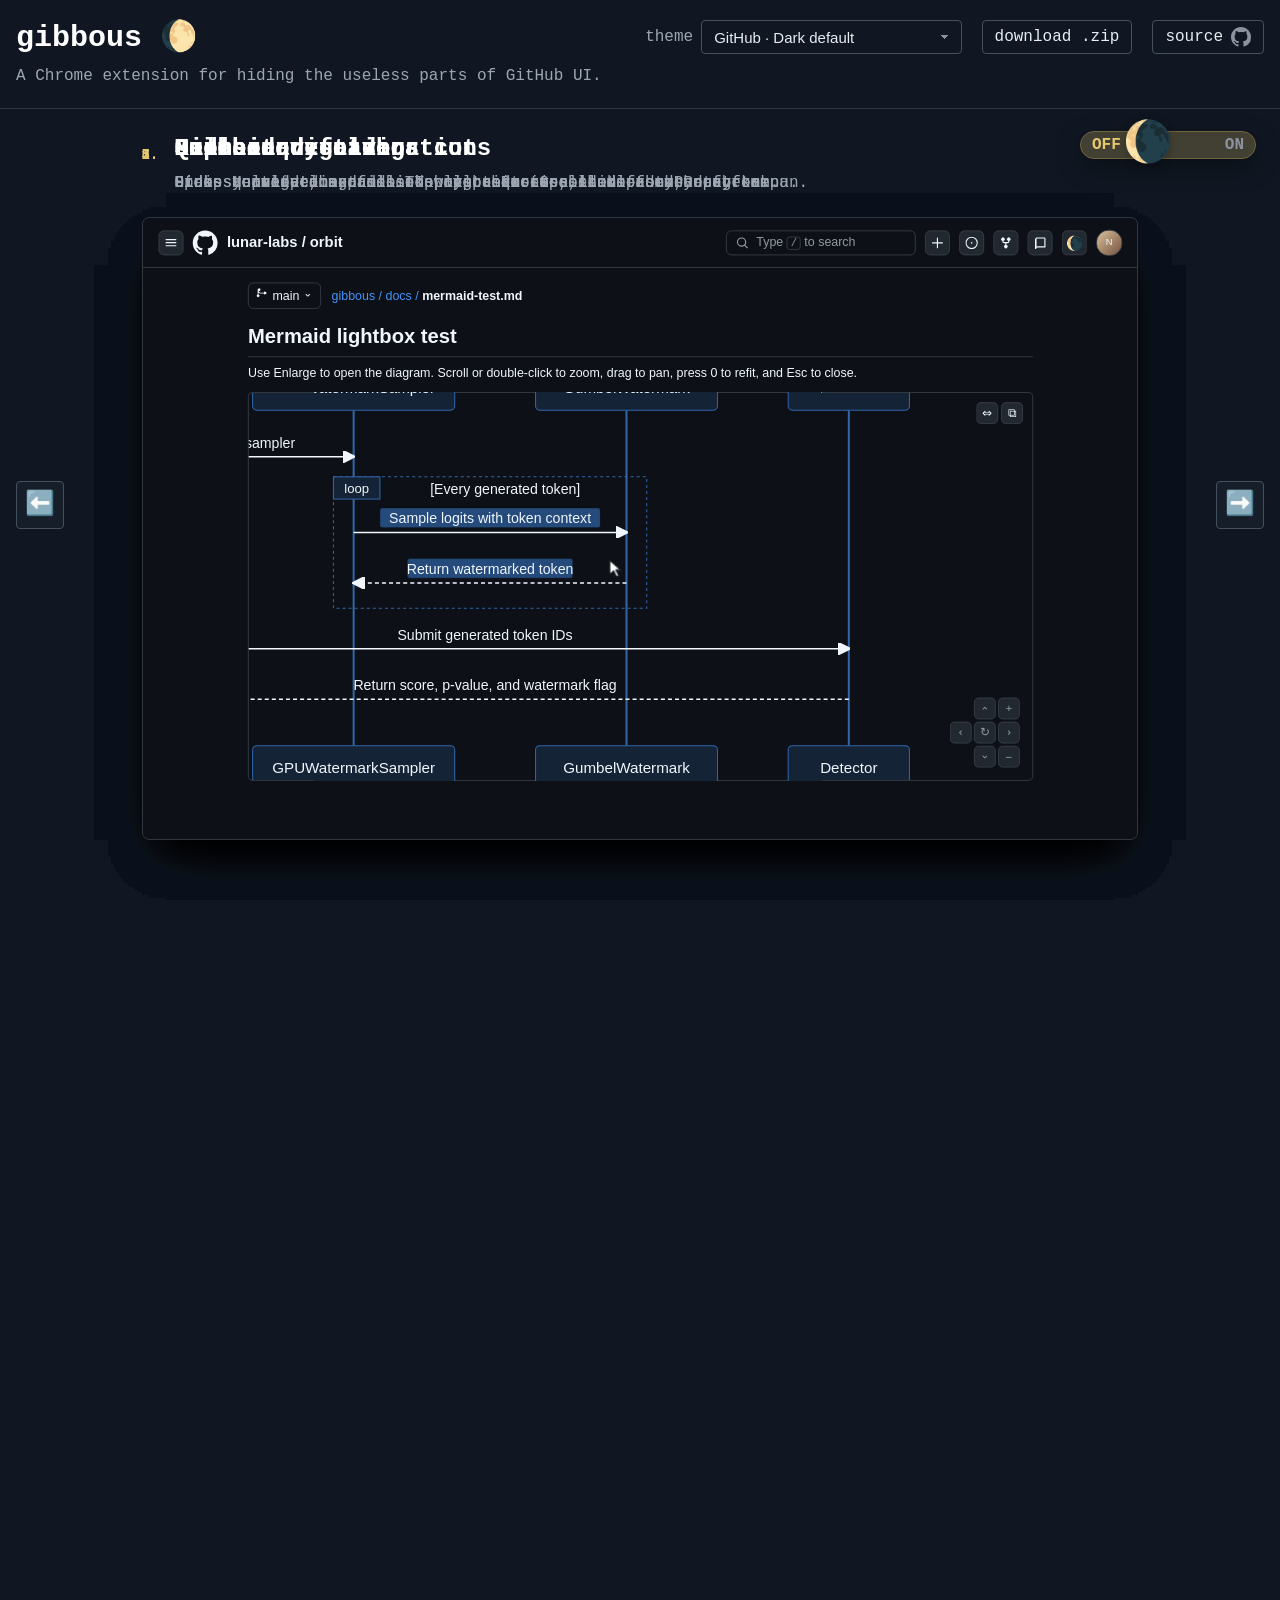
==== docs/index.html @ 7c50ef85 "Use grab and grabbing hand cursors in the Mermaid demo Co-Authored-By: Claude Fable 5.1 <noreply@ant" ====
<!doctype html>
<html lang="en">
<head>
  <meta charset="utf-8">
  <meta name="viewport" content="width=device-width, initial-scale=1">
  <meta name="color-scheme" content="dark">
  <meta name="description" content="Gibbous removes GitHub clutter and adds focused repository controls.">
  <meta property="og:title" content="Gibbous — GitHub, minus the clutter">
  <meta property="og:description" content="A before-and-after gallery of a leaner GitHub.">
  <meta property="og:image" content="https://netanel-haber.github.io/gibbous/assets/dashboard-after.webp?v=20260909l">
  <meta property="og:url" content="https://netanel-haber.github.io/gibbous/">
  <meta property="og:type" content="website">
  <link rel="icon" href="data:image/svg+xml,%3Csvg xmlns='http://www.w3.org/2000/svg' viewBox='0 0 100 100'%3E%3Ctext x='50' y='50' font-size='82' text-anchor='middle' dominant-baseline='central'%3E🌔%3C/text%3E%3C/svg%3E">
  <link rel="canonical" href="https://netanel-haber.github.io/gibbous/">
  <link rel="stylesheet" href="site.css?v=20260909l">
  <noscript><style>
    .site-header { position: static !important; }
    .site-shell { padding-top: 0 !important; }
    .gallery-scroll, .gallery-sticky, .gallery-viewport, .gallery-track { height: auto !important; overflow: visible !important; position: static !important; }
    .gallery-sticky { display: block !important; }
    .feature-panel { position: relative !important; visibility: visible !important; }
    .gallery-navigation, .comparison-toggle, .theme-picker { display: none !important; }
  </style></noscript>
  <script src="site.js?v=20260909l" defer></script>
  <title>Gibbous — GitHub, minus the clutter</title>
</head>
<body>
  <header class="site-header">
    <div class="site-title">
      <h1>gibbous <span aria-hidden="true">🌔</span></h1>
      <p>A Chrome extension for hiding the useless parts of GitHub UI.</p>
    </div>
    <nav class="site-links" aria-label="Project links">
      <label class="theme-picker">
        <span>theme</span>
        <select id="theme-select" aria-label="GitHub theme for the examples">
          <option value="github">GitHub · Dark default</option>
          <optgroup label="Light">
            <option value="light">Light default</option>
            <option value="light-high-contrast">Light · high contrast</option>
            <option value="light-colorblind">Light colorblind</option>
            <option value="light-colorblind-high-contrast">Light colorblind · high contrast</option>
          </optgroup>
          <optgroup label="Dark">
            <option value="dark">Dark default</option>
            <option value="dark-high-contrast">Dark · high contrast</option>
            <option value="dark-colorblind">Dark colorblind</option>
            <option value="dark-colorblind-high-contrast">Dark colorblind · high contrast</option>
            <option value="dark-dimmed">Soft dark</option>
            <option value="dark-dimmed-high-contrast">Soft dark · high contrast</option>
          </optgroup>
        </select>
      </label>
      <a class="project-link" href="https://github.com/netanel-haber/gibbous/archive/refs/heads/main.zip">download .zip</a>
      <a class="project-link" href="https://github.com/netanel-haber/gibbous">
        <span>source</span>
        <svg viewBox="0 0 16 16" fill="currentColor" aria-hidden="true">
          <path d="M8 0C3.58 0 0 3.58 0 8c0 3.54 2.29 6.53 5.47 7.59.4.07.55-.17.55-.38 0-.19-.01-.82-.01-1.49-2.01.37-2.53-.49-2.69-.94-.09-.23-.48-.94-.82-1.13-.28-.15-.68-.52-.01-.53.63-.01 1.08.58 1.23.82.72 1.21 1.87.87 2.33.66.07-.52.28-.87.51-1.07-1.78-.2-3.64-.89-3.64-3.95 0-.87.31-1.59.82-2.15-.08-.2-.36-1.02.08-2.12 0 0 .67-.21 2.2.82A7.65 7.65 0 0 1 8 3.91c.68 0 1.36.09 2 .27 1.53-1.04 2.2-.82 2.2-.82.44 1.1.16 1.92.08 2.12.51.56.82 1.27.82 2.15 0 3.07-1.87 3.75-3.65 3.95.29.25.54.73.54 1.48 0 1.07-.01 1.93-.01 2.2 0 .21.15.46.55.38A8.013 8.013 0 0 0 16 8c0-4.42-3.58-8-8-8Z"/>
        </svg>
      </a>
    </nav>
  </header>

  <main class="site-shell">
    <section class="gallery-scroll" aria-label="Before and after examples">
      <div class="gallery-sticky">
        <button class="gallery-navigation" type="button" aria-label="Previous example" aria-keyshortcuts="ArrowLeft" aria-controls="gibbous-examples" title="Previous example (⬅️)"><kbd aria-hidden="true">⬅️</kbd></button>
        <div class="gallery-viewport" id="gibbous-examples">
          <div class="gallery-track">
            <section class="feature-panel" id="example-dashboard" data-feature="dashboard" data-title="Dashboard">
              <div class="comparison-content">
                <div class="feature-heading">
                  <span class="feature-number" aria-hidden="true">1.</span>
                  <div>
                    <h2>Dashboard</h2>
                    <p>Strips clutter, expands Top repositories, links forks upstream.</p>
                  </div>
                </div>
                <div class="comparison-card" data-asset="dashboard">
                  <iframe class="demo-frame" data-src="demo.html?feature=dashboard&amp;state=before&amp;theme=dark&amp;v=20260909l" title="GitHub before Gibbous: Dashboard" tabindex="-1"></iframe>
                  <noscript><img src="assets/dashboard-before.webp?v=20260909l" width="2560" height="1600" alt="GitHub before Gibbous: Dashboard"></noscript>
                </div>
              </div>
            </section>

            <section class="feature-panel" id="example-sidebar" data-feature="sidebar" data-title="Sidebar">
              <div class="comparison-content">
                <div class="feature-heading">
                  <span class="feature-number" aria-hidden="true">2.</span>
                  <div>
                    <h2>Sidebar</h2>
                    <p>Prunes navigation, fills Top repositories, dedupes your forks.</p>
                  </div>
                </div>
                <div class="comparison-card" data-asset="sidebar">
                  <iframe class="demo-frame" data-src="demo.html?feature=sidebar&amp;state=before&amp;theme=dark&amp;v=20260909l" title="GitHub before Gibbous: Sidebar" tabindex="-1"></iframe>
                  <noscript><img src="assets/sidebar-before.webp?v=20260909l" width="2560" height="1600" alt="GitHub before Gibbous: Sidebar"></noscript>
                </div>
              </div>
            </section>

            <section class="feature-panel" id="example-repository-navigation" data-feature="repository-navigation" data-title="Repository navigation">
              <div class="comparison-content">
                <div class="feature-heading">
                  <span class="feature-number" aria-hidden="true">3.</span>
                  <div>
                    <h2>Repository navigation</h2>
                    <p>Hides unused tabs and links upstream repositories to your fork.</p>
                  </div>
                </div>
                <div class="comparison-card" data-asset="repository-navigation">
                  <iframe class="demo-frame" data-src="demo.html?feature=repository-navigation&amp;state=before&amp;theme=dark&amp;v=20260909l" title="GitHub before Gibbous: Repository navigation" tabindex="-1"></iframe>
                  <noscript><img src="assets/repository-navigation-before.webp?v=20260909l" width="2560" height="1600" alt="GitHub before Gibbous: Repository navigation"></noscript>
                </div>
              </div>
            </section>

            <section class="feature-panel" id="example-pull-request-shortcuts" data-feature="pull-request-shortcuts" data-title="Pull request shortcuts">
              <div class="comparison-content">
                <div class="feature-heading">
                  <span class="feature-number" aria-hidden="true">4.</span>
                  <div>
                    <h2>Pull request shortcuts</h2>
                    <p>Links your open and closed pull requests beside the PR tab.</p>
                  </div>
                </div>
                <div class="comparison-card" data-asset="pull-request-shortcuts">
                  <iframe class="demo-frame" data-src="demo.html?feature=pull-request-shortcuts&amp;state=before&amp;theme=dark&amp;v=20260909l" title="GitHub before Gibbous: Pull request shortcuts" tabindex="-1"></iframe>
                  <noscript><img src="assets/pull-request-shortcuts-before.webp?v=20260909l" width="2560" height="1600" alt="GitHub before Gibbous: Pull request shortcuts"></noscript>
                </div>
              </div>
            </section>

            <section class="feature-panel" id="example-hidden-files" data-feature="hidden-files" data-title="Files and folders">
              <div class="comparison-content">
                <div class="feature-heading">
                  <span class="feature-number" aria-hidden="true">5.</span>
                  <div>
                    <h2>Files and folders</h2>
                    <p>Hides top-level entries on hover. Restore them from the eye menu.</p>
                  </div>
                </div>
                <div class="comparison-card" data-asset="hidden-files">
                  <iframe class="demo-frame" data-src="demo.html?feature=hidden-files&amp;state=before&amp;theme=dark&amp;v=20260909l" title="GitHub before Gibbous: Files and folders" tabindex="-1"></iframe>
                  <noscript><img src="assets/hidden-files-before.webp?v=20260909l" width="2560" height="1600" alt="GitHub before Gibbous: Files and folders"></noscript>
                </div>
              </div>
            </section>

            <section class="feature-panel" id="example-quote-navigation" data-feature="quote-navigation" data-title="Quote navigation">
              <div class="comparison-content">
                <div class="feature-heading">
                  <span class="feature-number" aria-hidden="true">6.</span>
                  <div>
                    <h2>Quote navigation</h2>
                    <p>Links quoted comments both ways and reveals unloaded ones.</p>
                  </div>
                </div>
                <div class="comparison-card" data-asset="quote-navigation">
                  <iframe class="demo-frame" data-src="demo.html?feature=quote-navigation&amp;state=before&amp;theme=dark&amp;v=20260909l" title="GitHub before Gibbous: Quote navigation" tabindex="-1"></iframe>
                  <noscript><img src="assets/quote-navigation-before.webp?v=20260909l" width="2560" height="1600" alt="GitHub before Gibbous: Quote navigation"></noscript>
                </div>
              </div>
            </section>

            <section class="feature-panel" id="example-mermaid" data-feature="mermaid" data-title="Mermaid">
              <div class="comparison-content">
                <div class="feature-heading">
                  <span class="feature-number" aria-hidden="true">7.</span>
                  <div>
                    <h2>Mermaid</h2>
                    <p>Opens Mermaid diagrams in a lightbox. Scroll to zoom, drag to pan.</p>
                  </div>
                </div>
                <div class="comparison-card" data-asset="mermaid">
                  <iframe class="demo-frame" data-src="demo.html?feature=mermaid&amp;state=before&amp;theme=dark&amp;v=20260909l" title="GitHub before Gibbous: Mermaid" tabindex="-1"></iframe>
                  <noscript><img src="assets/mermaid-before.webp?v=20260909l" width="2560" height="1600" alt="GitHub before Gibbous: Mermaid"></noscript>
                </div>
              </div>
            </section>
          </div>
        </div>
        <button class="gallery-navigation" type="button" aria-label="Next example" aria-keyshortcuts="ArrowRight" aria-controls="gibbous-examples" title="Next example (➡️)"><kbd aria-hidden="true">➡️</kbd></button>
        <p class="sr-only" aria-live="polite" aria-atomic="true"></p>
      </div>
    </section>
  </main>

  <button class="comparison-toggle" type="button" role="switch" aria-label="Enable Gibbous for every example" aria-controls="gibbous-examples" aria-checked="false" title="Enable Gibbous (Space)">
    <span class="comparison-label comparison-label-off" aria-hidden="true">OFF</span>
    <span class="comparison-moon" aria-hidden="true">🌘</span>
    <span class="comparison-label comparison-label-on" aria-hidden="true">ON</span>
  </button>
</body>
</html>
---- docs/site.css ----
:root {
  color-scheme: dark;
  --site-header-height: 6.75rem;
  --gallery-chrome: 10.5rem;
  --bg: #101722;
  --bg-raised: #161e2a;
  --border: #30363d;
  --border-strong: #455160;
  --fg: #e6edf3;
  --fg-muted: #9da7b3;
  --fg-faint: #8b949e;
  --gold: #e6c96f;
  --gold-soft: hsla(46, 88%, 70%, .22);
  --gold-border: #6f633d;
  --link: #79c0ff;
}

*,
::before,
::after {
  box-sizing: border-box;
}

html,
body {
  background: var(--bg);
  margin: 0;
}

body {
  -webkit-font-smoothing: antialiased;
  color: var(--fg);
  font: 16px/1.5 ui-monospace, SFMono-Regular, Menlo, Monaco, Consolas, "Liberation Mono", "Courier New", monospace;
  min-height: 100vh;
  overflow-x: clip;
}

::selection {
  background: hsla(46, 88%, 70%, .3);
  color: #fff;
}

h1,
h2,
p {
  margin: 0;
}

a {
  color: var(--link);
  text-decoration-color: rgba(121, 192, 255, .5);
  text-underline-offset: 4px;
}

button {
  color: inherit;
  cursor: pointer;
  font: inherit;
}

:focus-visible {
  outline: 2px solid var(--gold);
  outline-offset: 2px;
}

.sr-only {
  border: 0;
  clip: rect(0, 0, 0, 0);
  height: 1px;
  margin: -1px;
  overflow: hidden;
  padding: 0;
  position: absolute;
  white-space: nowrap;
  width: 1px;
}

/* Header */

.site-header {
  align-items: flex-start;
  background: var(--bg);
  border-bottom: 1px solid var(--border);
  display: flex;
  flex-wrap: wrap;
  gap: 1rem 2rem;
  inset: 0 0 auto;
  justify-content: space-between;
  padding: 1.25rem 1rem;
  position: fixed;
  z-index: 50;
}

.site-title h1 {
  color: #fff;
  font-size: 1.875rem;
  font-weight: 600;
  line-height: 2.25rem;
}

.site-title p {
  color: var(--fg-muted);
  margin-top: .5rem;
}

.site-links {
  align-items: center;
  display: flex;
  flex-wrap: wrap;
  gap: 1.25rem;
}

.project-link,
.theme-picker select {
  align-items: center;
  background: transparent;
  border: 1px solid var(--border-strong);
  border-radius: .25rem;
  color: var(--fg);
  display: inline-flex;
  gap: .5rem;
  height: 2.125rem;
  line-height: 1;
  padding: 0 .75rem;
  text-decoration: none;
  transition: border-color .16s ease, background-color .16s ease;
}

.project-link:hover,
.theme-picker select:hover {
  background: var(--bg-raised);
  border-color: var(--fg-faint);
}

.project-link svg {
  color: var(--fg-faint);
  height: 1.25rem;
  width: 1.25rem;
}

.theme-picker {
  align-items: center;
  color: var(--fg-muted);
  display: inline-flex;
  gap: .5rem;
}

.theme-picker select {
  appearance: none;
  background-image: linear-gradient(45deg, transparent 50%, var(--fg-faint) 50%), linear-gradient(135deg, var(--fg-faint) 50%, transparent 50%);
  background-position: calc(100% - .95rem) 50%, calc(100% - .7rem) 50%;
  background-repeat: no-repeat;
  background-size: .25rem .25rem;
  cursor: pointer;
  font-size: .9375rem;
  max-width: 17rem;
  overflow: hidden;
  padding-right: 1.9rem;
  text-overflow: ellipsis;
  white-space: nowrap;
}

.theme-picker option,
.theme-picker optgroup {
  background: var(--bg-raised);
  color: var(--fg);
}

/* Gallery */

.site-shell {
  padding: var(--site-header-height) 1rem 0;
  width: 100%;
}

.gallery-scroll {
  height: 800vh;
}

.gallery-sticky {
  display: grid;
  grid-template-columns: 3.5rem minmax(0, 1fr) 3.5rem;
  height: calc(100dvh - var(--site-header-height));
  overflow: hidden;
  position: sticky;
  top: var(--site-header-height);
}

.gallery-viewport,
.gallery-track {
  height: 100%;
  overflow: hidden;
  position: relative;
}

.feature-panel {
  display: flex;
  flex-direction: column;
  inset: 0;
  padding-top: 1.5rem;
  position: absolute;
  visibility: hidden;
  width: 100%;
}

.feature-panel:first-child,
.feature-panel[data-active] {
  visibility: visible;
}

@media (min-width: 1024px) {
  html[data-site-ready] .feature-panel:first-child:not([data-active]) {
    visibility: hidden;
  }
}

.comparison-content {
  margin-inline: auto;
  width: min(100%, calc((100dvh - var(--site-header-height) - var(--gallery-chrome)) * 1.6));
}

.feature-heading {
  align-items: flex-start;
  display: flex;
  gap: 1rem;
  margin-bottom: 1.25rem;
}

.feature-heading > div {
  flex: 1;
  min-width: 0;
}

.feature-number {
  color: var(--gold);
  font-size: .875rem;
  line-height: 1.25rem;
  margin-top: .75rem;
}

.feature-heading h2 {
  color: #fff;
  font-size: 1.5rem;
  font-weight: 600;
  line-height: 2rem;
}

.feature-heading p {
  color: var(--fg-muted);
  line-height: 1.75rem;
  margin-top: .25rem;
  overflow: hidden;
  text-overflow: ellipsis;
  white-space: nowrap;
}

.comparison-card {
  aspect-ratio: 8 / 5;
  background: #0d1117;
  border: 1px solid var(--border);
  border-radius: .5rem;
  box-shadow: 0 1.5rem 3rem -1.5rem rgb(0 0 0 / 60%);
  overflow: hidden;
  position: relative;
}

html[data-site-ready] .comparison-card {
  cursor: pointer;
}

.demo-frame,
.comparison-card noscript,
.comparison-card noscript img {
  left: 0;
  position: absolute;
  top: 0;
}

.comparison-card noscript,
.comparison-card noscript img {
  height: 100%;
  width: 100%;
}

@keyframes comparison-card-pulse {
  0% { box-shadow: 0 0 0 0 hsla(46, 88%, 70%, .85), 0 1.5rem 3rem -1.5rem rgb(0 0 0 / 60%); }
  100% { box-shadow: 0 0 0 .75rem hsla(46, 88%, 70%, 0), 0 1.5rem 3rem -1.5rem rgb(0 0 0 / 60%); }
}

.demo-replay {
  align-items: center;
  background: color-mix(in srgb, var(--bg) 78%, transparent);
  border: 1px solid var(--gold-border);
  border-radius: 50%;
  box-shadow: 0 .5rem 1.5rem rgb(0 0 0 / 45%);
  color: var(--gold);
  display: flex;
  height: 4rem;
  justify-content: center;
  left: 50%;
  padding: 0 0 0 .2rem;
  position: absolute;
  top: 50%;
  transform: translate(-50%, -50%);
  transition: background-color .16s ease, border-color .16s ease;
  width: 4rem;
  z-index: 2;
}

.demo-replay:hover {
  background: color-mix(in srgb, var(--bg) 92%, transparent);
  border-color: var(--gold);
}

.demo-replay[hidden] {
  display: none;
}

.demo-frame {
  border: 0;
  height: 800px;
  pointer-events: none;
  transform: scale(var(--demo-scale, 1));
  transform-origin: left top;
  width: 1280px;
}

.gallery-navigation {
  align-items: center;
  background: var(--bg-raised);
  border: 1px solid var(--border-strong);
  border-radius: .25rem;
  color: var(--gold);
  display: flex;
  height: 3rem;
  justify-content: center;
  margin: auto 0;
  padding: 0;
  transition: border-color .16s ease, opacity .16s ease;
  width: 3rem;
}

.gallery-navigation:last-of-type {
  justify-self: end;
}

.gallery-navigation:not(:disabled):hover {
  border-color: var(--gold-border);
}

.gallery-navigation kbd {
  font-family: inherit;
  font-size: 1.5rem;
  line-height: 1;
}

.gallery-navigation:disabled {
  cursor: default;
  opacity: .2;
}

/* Toggle */

.comparison-toggle {
  background: transparent;
  border: 0;
  height: 2.5rem;
  padding: 0;
  position: fixed;
  right: 1.5rem;
  top: calc(var(--site-header-height) + 1rem);
  width: 11rem;
  z-index: 50;
}

.comparison-toggle::before {
  background: var(--gold-soft);
  border: 1px solid var(--gold-border);
  border-radius: 9999px;
  box-shadow: 0 .5rem 1.5rem rgb(0 0 0 / 35%);
  content: "";
  height: 1.75rem;
  inset: 50% 0 auto;
  position: absolute;
  transform: translateY(-50%);
  transition: background-color .16s ease, border-color .16s ease;
}

.comparison-toggle:is(:hover, :focus-visible)::before {
  background: hsla(46, 88%, 70%, .28);
}

.comparison-label {
  color: var(--fg-faint);
  font-weight: 600;
  position: absolute;
  top: 50%;
  transform: translateY(-50%);
  transition: color .16s ease;
  z-index: 20;
}

.comparison-label-off {
  left: .75rem;
}

.comparison-label-on {
  right: .75rem;
}

.comparison-toggle[aria-checked="false"] .comparison-label-off,
.comparison-toggle[aria-checked="true"] .comparison-label-on {
  color: var(--gold);
}

.comparison-moon {
  align-items: center;
  display: flex;
  filter: drop-shadow(0 3px 4px rgb(0 0 0 / 28%));
  font-size: 2.5rem;
  height: 2.5rem;
  justify-content: center;
  left: 3rem;
  line-height: 1;
  position: absolute;
  top: 50%;
  transform: translateY(-50%);
  width: 2.5rem;
  will-change: left, transform;
  z-index: 10;
}

.comparison-toggle[aria-checked="true"] .comparison-moon {
  left: calc(100% - 5.5rem);
}

@keyframes moon-orbit-on {
  0% { left: 3rem; transform: translateY(-50%); }
  12.5% { left: 3.095rem; transform: translateY(calc(-50% - .478rem)); }
  25% { left: 3.366rem; transform: translateY(calc(-50% - .884rem)); }
  37.5% { left: 3.772rem; transform: translateY(calc(-50% - 1.155rem)); }
  50% { left: 4.25rem; transform: translateY(calc(-50% - 1.25rem)); }
  62.5% { left: 4.728rem; transform: translateY(calc(-50% - 1.155rem)); }
  75% { left: 5.134rem; transform: translateY(calc(-50% - .884rem)); }
  87.5% { left: 5.405rem; transform: translateY(calc(-50% - .478rem)); }
  100% { left: calc(100% - 5.5rem); transform: translateY(-50%); }
}

@keyframes moon-orbit-off {
  0% { left: calc(100% - 5.5rem); transform: translateY(-50%); }
  12.5% { left: 5.405rem; transform: translateY(calc(-50% + .478rem)); }
  25% { left: 5.134rem; transform: translateY(calc(-50% + .884rem)); }
  37.5% { left: 4.728rem; transform: translateY(calc(-50% + 1.155rem)); }
  50% { left: 4.25rem; transform: translateY(calc(-50% + 1.25rem)); }
  62.5% { left: 3.772rem; transform: translateY(calc(-50% + 1.155rem)); }
  75% { left: 3.366rem; transform: translateY(calc(-50% + .884rem)); }
  87.5% { left: 3.095rem; transform: translateY(calc(-50% + .478rem)); }
  100% { left: 3rem; transform: translateY(-50%); }
}

@keyframes case-arrive-next { from { transform: translateX(2rem); } }
@keyframes case-arrive-previous { from { transform: translateX(-2rem); } }

@media (prefers-reduced-motion: no-preference) {
  .comparison-card-pulse { animation: comparison-card-pulse 520ms ease-out; }
  .comparison-toggle[data-orbit="on"] .comparison-moon { animation: moon-orbit-on 360ms linear; }
  .comparison-toggle[data-orbit="off"] .comparison-moon { animation: moon-orbit-off 360ms linear; }
  .gallery-track[data-direction="next"] .feature-panel[data-active] .comparison-card { animation: case-arrive-next 100ms cubic-bezier(.2, .9, .35, 1); }
  .gallery-track[data-direction="previous"] .feature-panel[data-active] .comparison-card { animation: case-arrive-previous 100ms cubic-bezier(.2, .9, .35, 1); }
}

/* Narrow screens: one long page instead of the scroll-driven gallery */

@media (max-width: 1023px) {
  .gallery-scroll { height: auto; }
  .gallery-sticky { display: block; height: auto; overflow: visible; position: static; }
  .gallery-viewport, .gallery-track { height: auto; overflow: visible; }
  .feature-panel { border-top: 1px solid var(--border); padding: 2.5rem 0; position: relative; scroll-margin-top: var(--site-header-height); visibility: visible; }
  .feature-panel:first-child { border-top: 0; padding-top: 4.5rem; }
  .feature-heading p { overflow: visible; white-space: normal; }
  .gallery-navigation { display: none; }
  .comparison-content { width: 100%; }
}

@media (max-width: 639px) {
  .site-links { width: 100%; }
  .theme-picker { flex: 1 1 100%; }
  .theme-picker select { flex: 1; max-width: none; }
  .comparison-toggle { right: 1rem; top: calc(var(--site-header-height) + .5rem); }
}
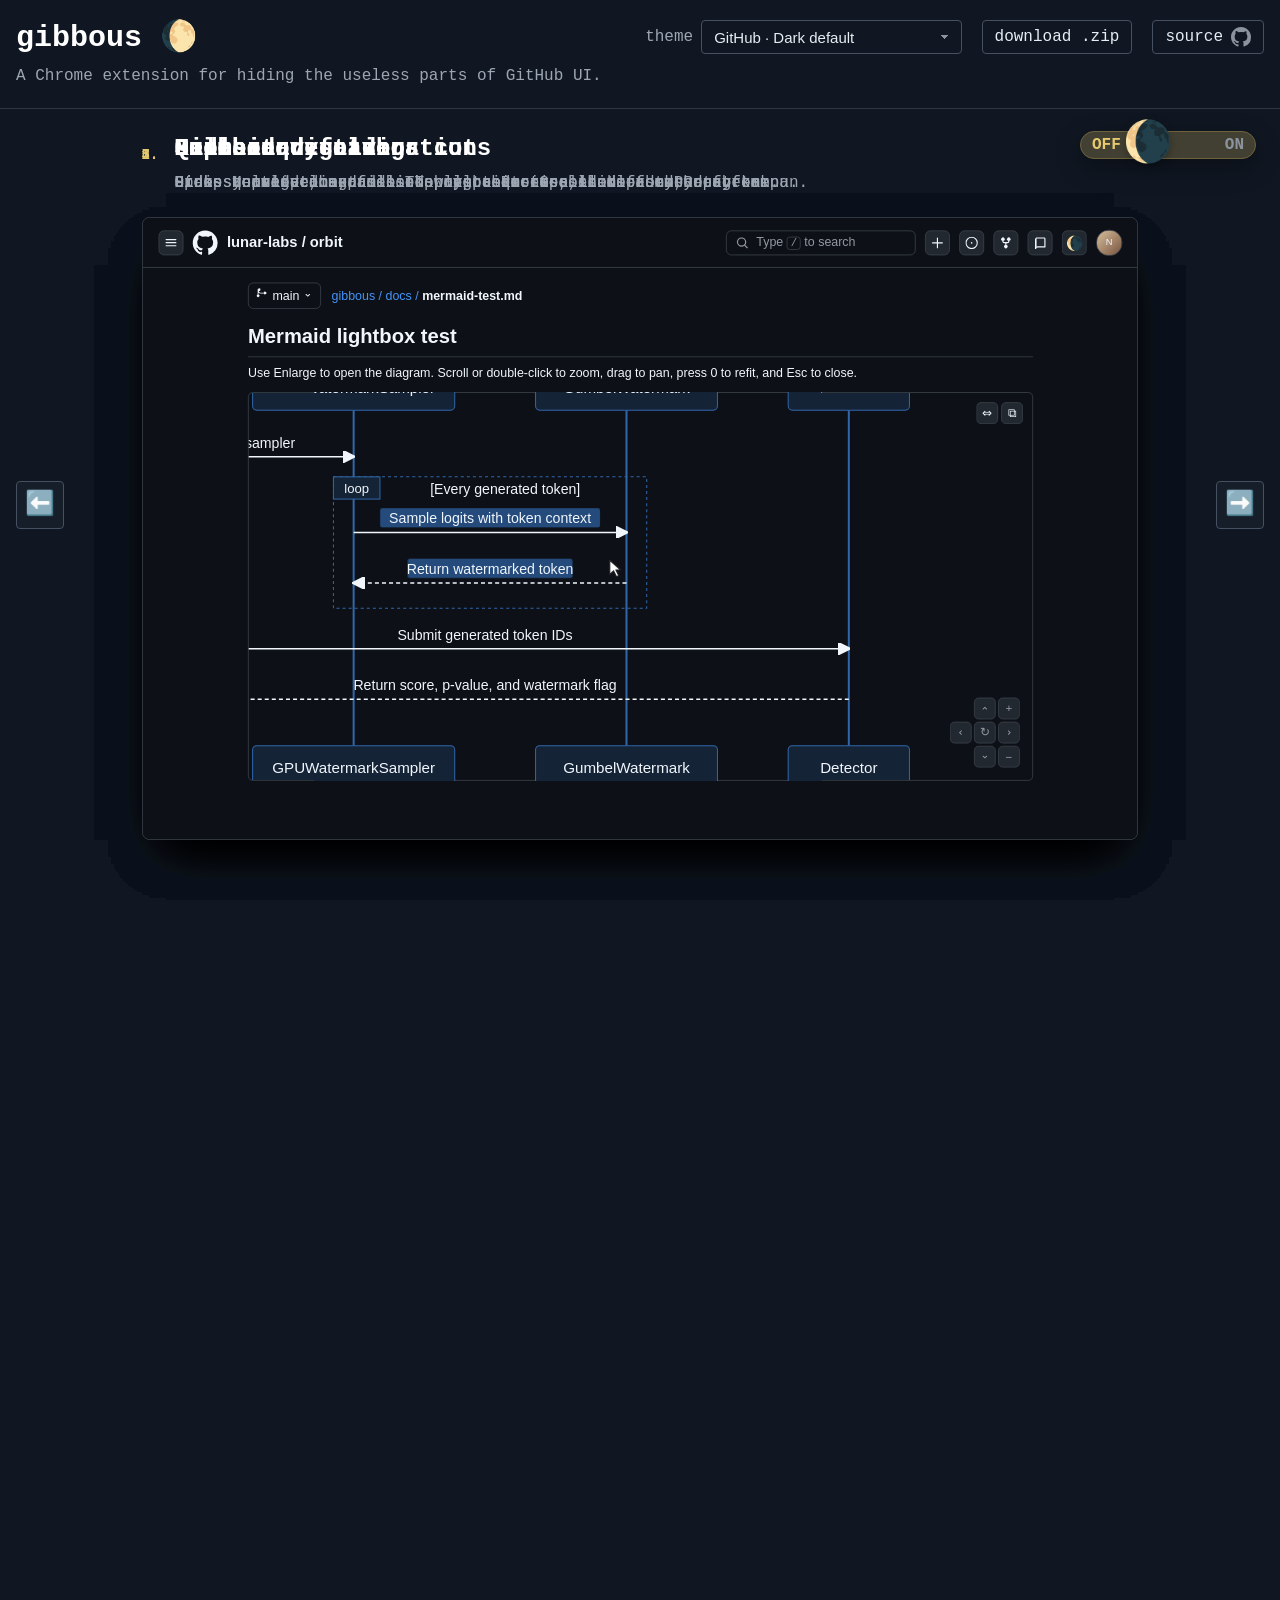
==== commit 41cd0c77: "Make demo clicks obvious and zoom after the second click Co-Authored-By: Claude Fable 5.1 <noreply@a" ====
--- a/docs/index.html
+++ b/docs/index.html
@@ -7,12 +7,12 @@
   <meta name="description" content="Gibbous removes GitHub clutter and adds focused repository controls.">
   <meta property="og:title" content="Gibbous — GitHub, minus the clutter">
   <meta property="og:description" content="A before-and-after gallery of a leaner GitHub.">
-  <meta property="og:image" content="https://netanel-haber.github.io/gibbous/assets/dashboard-after.webp?v=20260909l">
+  <meta property="og:image" content="https://netanel-haber.github.io/gibbous/assets/dashboard-after.webp?v=20260909m">
   <meta property="og:url" content="https://netanel-haber.github.io/gibbous/">
   <meta property="og:type" content="website">
   <link rel="icon" href="data:image/svg+xml,%3Csvg xmlns='http://www.w3.org/2000/svg' viewBox='0 0 100 100'%3E%3Ctext x='50' y='50' font-size='82' text-anchor='middle' dominant-baseline='central'%3E🌔%3C/text%3E%3C/svg%3E">
   <link rel="canonical" href="https://netanel-haber.github.io/gibbous/">
-  <link rel="stylesheet" href="site.css?v=20260909l">
+  <link rel="stylesheet" href="site.css?v=20260909m">
   <noscript><style>
     .site-header { position: static !important; }
     .site-shell { padding-top: 0 !important; }
@@ -21,7 +21,7 @@
     .feature-panel { position: relative !important; visibility: visible !important; }
     .gallery-navigation, .comparison-toggle, .theme-picker { display: none !important; }
   </style></noscript>
-  <script src="site.js?v=20260909l" defer></script>
+  <script src="site.js?v=20260909m" defer></script>
   <title>Gibbous — GitHub, minus the clutter</title>
 </head>
 <body>
@@ -77,8 +77,8 @@
                   </div>
                 </div>
                 <div class="comparison-card" data-asset="dashboard">
-                  <iframe class="demo-frame" data-src="demo.html?feature=dashboard&amp;state=before&amp;theme=dark&amp;v=20260909l" title="GitHub before Gibbous: Dashboard" tabindex="-1"></iframe>
-                  <noscript><img src="assets/dashboard-before.webp?v=20260909l" width="2560" height="1600" alt="GitHub before Gibbous: Dashboard"></noscript>
+                  <iframe class="demo-frame" data-src="demo.html?feature=dashboard&amp;state=before&amp;theme=dark&amp;v=20260909m" title="GitHub before Gibbous: Dashboard" tabindex="-1"></iframe>
+                  <noscript><img src="assets/dashboard-before.webp?v=20260909m" width="2560" height="1600" alt="GitHub before Gibbous: Dashboard"></noscript>
                 </div>
               </div>
             </section>
@@ -93,8 +93,8 @@
                   </div>
                 </div>
                 <div class="comparison-card" data-asset="sidebar">
-                  <iframe class="demo-frame" data-src="demo.html?feature=sidebar&amp;state=before&amp;theme=dark&amp;v=20260909l" title="GitHub before Gibbous: Sidebar" tabindex="-1"></iframe>
-                  <noscript><img src="assets/sidebar-before.webp?v=20260909l" width="2560" height="1600" alt="GitHub before Gibbous: Sidebar"></noscript>
+                  <iframe class="demo-frame" data-src="demo.html?feature=sidebar&amp;state=before&amp;theme=dark&amp;v=20260909m" title="GitHub before Gibbous: Sidebar" tabindex="-1"></iframe>
+                  <noscript><img src="assets/sidebar-before.webp?v=20260909m" width="2560" height="1600" alt="GitHub before Gibbous: Sidebar"></noscript>
                 </div>
               </div>
             </section>
@@ -109,8 +109,8 @@
                   </div>
                 </div>
                 <div class="comparison-card" data-asset="repository-navigation">
-                  <iframe class="demo-frame" data-src="demo.html?feature=repository-navigation&amp;state=before&amp;theme=dark&amp;v=20260909l" title="GitHub before Gibbous: Repository navigation" tabindex="-1"></iframe>
-                  <noscript><img src="assets/repository-navigation-before.webp?v=20260909l" width="2560" height="1600" alt="GitHub before Gibbous: Repository navigation"></noscript>
+                  <iframe class="demo-frame" data-src="demo.html?feature=repository-navigation&amp;state=before&amp;theme=dark&amp;v=20260909m" title="GitHub before Gibbous: Repository navigation" tabindex="-1"></iframe>
+                  <noscript><img src="assets/repository-navigation-before.webp?v=20260909m" width="2560" height="1600" alt="GitHub before Gibbous: Repository navigation"></noscript>
                 </div>
               </div>
             </section>
@@ -125,8 +125,8 @@
                   </div>
                 </div>
                 <div class="comparison-card" data-asset="pull-request-shortcuts">
-                  <iframe class="demo-frame" data-src="demo.html?feature=pull-request-shortcuts&amp;state=before&amp;theme=dark&amp;v=20260909l" title="GitHub before Gibbous: Pull request shortcuts" tabindex="-1"></iframe>
-                  <noscript><img src="assets/pull-request-shortcuts-before.webp?v=20260909l" width="2560" height="1600" alt="GitHub before Gibbous: Pull request shortcuts"></noscript>
+                  <iframe class="demo-frame" data-src="demo.html?feature=pull-request-shortcuts&amp;state=before&amp;theme=dark&amp;v=20260909m" title="GitHub before Gibbous: Pull request shortcuts" tabindex="-1"></iframe>
+                  <noscript><img src="assets/pull-request-shortcuts-before.webp?v=20260909m" width="2560" height="1600" alt="GitHub before Gibbous: Pull request shortcuts"></noscript>
                 </div>
               </div>
             </section>
@@ -141,8 +141,8 @@
                   </div>
                 </div>
                 <div class="comparison-card" data-asset="hidden-files">
-                  <iframe class="demo-frame" data-src="demo.html?feature=hidden-files&amp;state=before&amp;theme=dark&amp;v=20260909l" title="GitHub before Gibbous: Files and folders" tabindex="-1"></iframe>
-                  <noscript><img src="assets/hidden-files-before.webp?v=20260909l" width="2560" height="1600" alt="GitHub before Gibbous: Files and folders"></noscript>
+                  <iframe class="demo-frame" data-src="demo.html?feature=hidden-files&amp;state=before&amp;theme=dark&amp;v=20260909m" title="GitHub before Gibbous: Files and folders" tabindex="-1"></iframe>
+                  <noscript><img src="assets/hidden-files-before.webp?v=20260909m" width="2560" height="1600" alt="GitHub before Gibbous: Files and folders"></noscript>
                 </div>
               </div>
             </section>
@@ -157,8 +157,8 @@
                   </div>
                 </div>
                 <div class="comparison-card" data-asset="quote-navigation">
-                  <iframe class="demo-frame" data-src="demo.html?feature=quote-navigation&amp;state=before&amp;theme=dark&amp;v=20260909l" title="GitHub before Gibbous: Quote navigation" tabindex="-1"></iframe>
-                  <noscript><img src="assets/quote-navigation-before.webp?v=20260909l" width="2560" height="1600" alt="GitHub before Gibbous: Quote navigation"></noscript>
+                  <iframe class="demo-frame" data-src="demo.html?feature=quote-navigation&amp;state=before&amp;theme=dark&amp;v=20260909m" title="GitHub before Gibbous: Quote navigation" tabindex="-1"></iframe>
+                  <noscript><img src="assets/quote-navigation-before.webp?v=20260909m" width="2560" height="1600" alt="GitHub before Gibbous: Quote navigation"></noscript>
                 </div>
               </div>
             </section>
@@ -173,8 +173,8 @@
                   </div>
                 </div>
                 <div class="comparison-card" data-asset="mermaid">
-                  <iframe class="demo-frame" data-src="demo.html?feature=mermaid&amp;state=before&amp;theme=dark&amp;v=20260909l" title="GitHub before Gibbous: Mermaid" tabindex="-1"></iframe>
-                  <noscript><img src="assets/mermaid-before.webp?v=20260909l" width="2560" height="1600" alt="GitHub before Gibbous: Mermaid"></noscript>
+                  <iframe class="demo-frame" data-src="demo.html?feature=mermaid&amp;state=before&amp;theme=dark&amp;v=20260909m" title="GitHub before Gibbous: Mermaid" tabindex="-1"></iframe>
+                  <noscript><img src="assets/mermaid-before.webp?v=20260909m" width="2560" height="1600" alt="GitHub before Gibbous: Mermaid"></noscript>
                 </div>
               </div>
             </section>
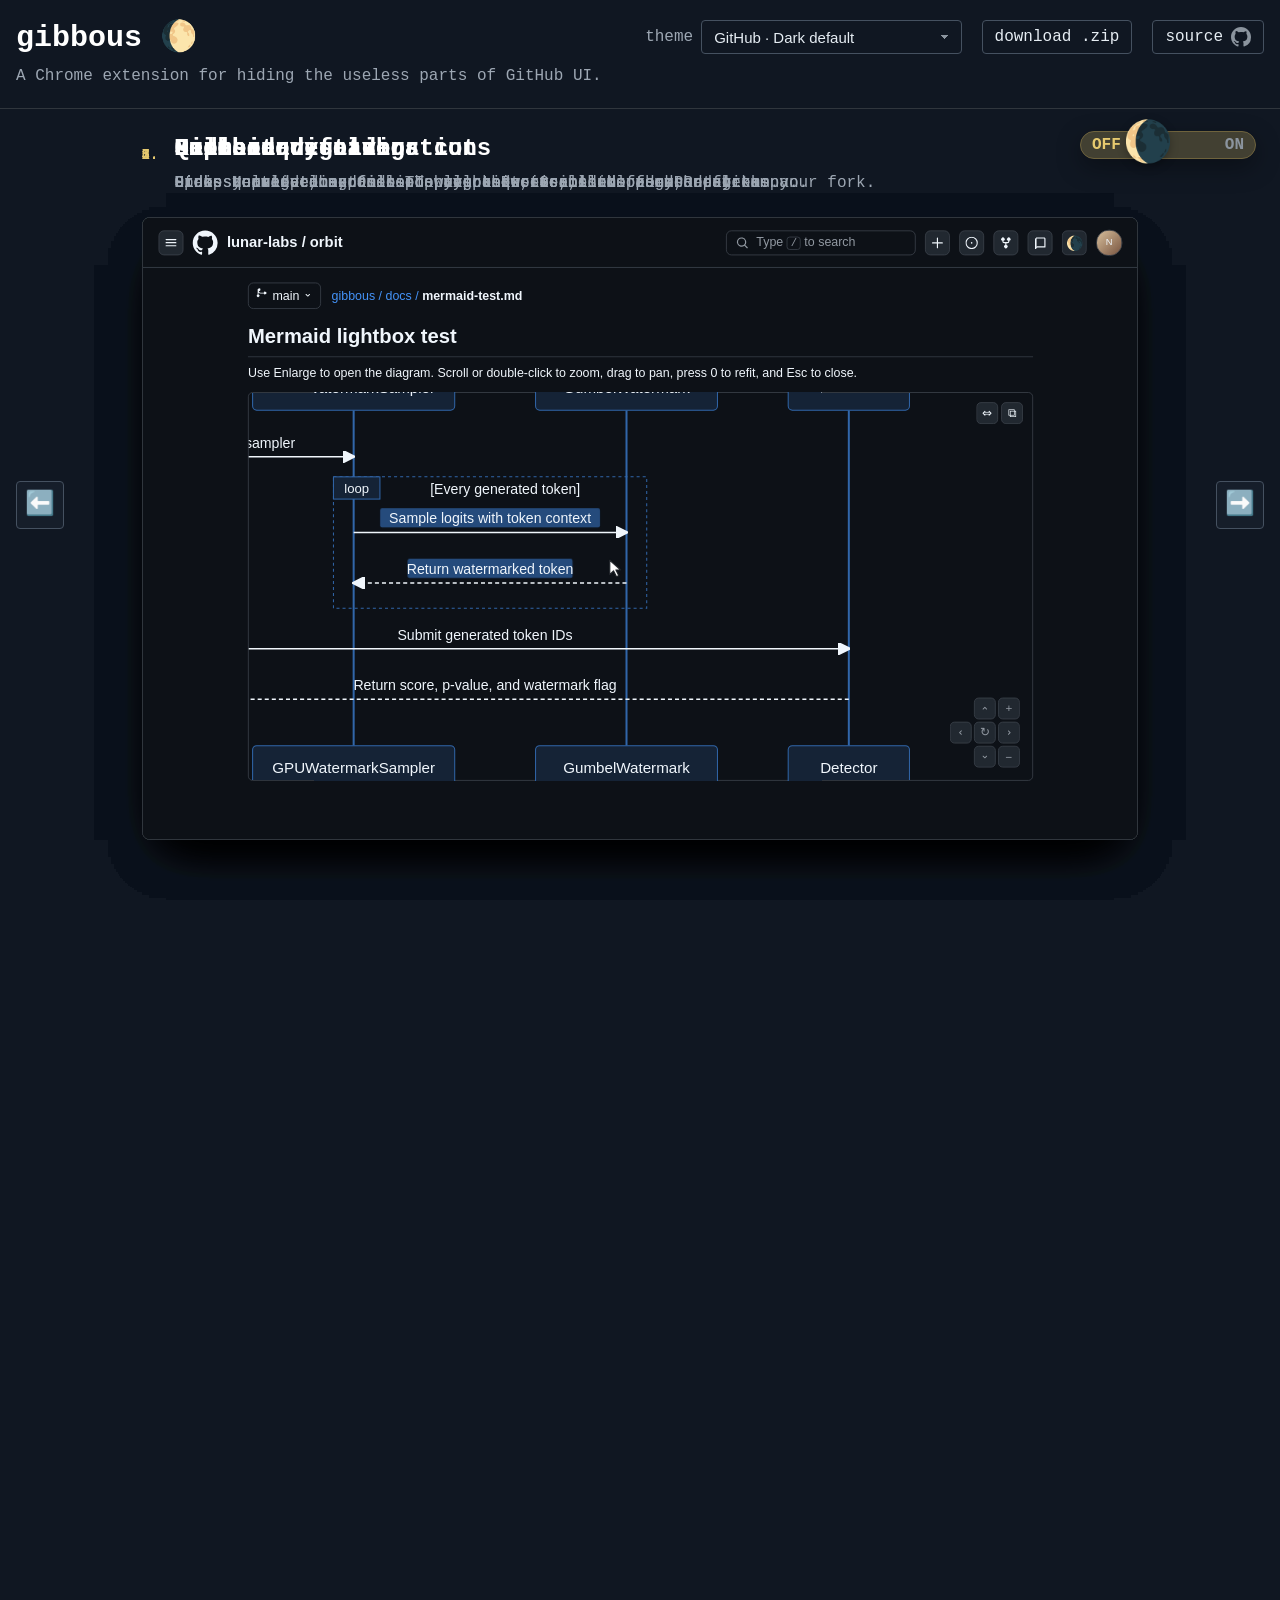
==== commit 477371bd: "Revamp the repository navigation demo around the insider view The before state is now a realistic ov" ====
--- a/docs/index.html
+++ b/docs/index.html
@@ -7,12 +7,12 @@
   <meta name="description" content="Gibbous removes GitHub clutter and adds focused repository controls.">
   <meta property="og:title" content="Gibbous — GitHub, minus the clutter">
   <meta property="og:description" content="A before-and-after gallery of a leaner GitHub.">
-  <meta property="og:image" content="https://netanel-haber.github.io/gibbous/assets/dashboard-after.webp?v=20260909m">
+  <meta property="og:image" content="https://netanel-haber.github.io/gibbous/dashboard-after.webp?v=20261001a">
   <meta property="og:url" content="https://netanel-haber.github.io/gibbous/">
   <meta property="og:type" content="website">
   <link rel="icon" href="data:image/svg+xml,%3Csvg xmlns='http://www.w3.org/2000/svg' viewBox='0 0 100 100'%3E%3Ctext x='50' y='50' font-size='82' text-anchor='middle' dominant-baseline='central'%3E🌔%3C/text%3E%3C/svg%3E">
   <link rel="canonical" href="https://netanel-haber.github.io/gibbous/">
-  <link rel="stylesheet" href="site.css?v=20260909m">
+  <link rel="stylesheet" href="site.css?v=20261001a">
   <noscript><style>
     .site-header { position: static !important; }
     .site-shell { padding-top: 0 !important; }
@@ -21,7 +21,7 @@
     .feature-panel { position: relative !important; visibility: visible !important; }
     .gallery-navigation, .comparison-toggle, .theme-picker { display: none !important; }
   </style></noscript>
-  <script src="site.js?v=20260909m" defer></script>
+  <script src="site.js?v=20261001a" defer></script>
   <title>Gibbous — GitHub, minus the clutter</title>
 </head>
 <body>
@@ -77,8 +77,8 @@
                   </div>
                 </div>
                 <div class="comparison-card" data-asset="dashboard">
-                  <iframe class="demo-frame" data-src="demo.html?feature=dashboard&amp;state=before&amp;theme=dark&amp;v=20260909m" title="GitHub before Gibbous: Dashboard" tabindex="-1"></iframe>
-                  <noscript><img src="assets/dashboard-before.webp?v=20260909m" width="2560" height="1600" alt="GitHub before Gibbous: Dashboard"></noscript>
+                  <iframe class="demo-frame" data-src="demo.html?feature=dashboard&amp;state=before&amp;theme=dark&amp;v=20261001a" title="GitHub before Gibbous: Dashboard" tabindex="-1"></iframe>
+                  <noscript><img src="dashboard-before.webp?v=20261001a" width="2560" height="1600" alt="GitHub before Gibbous: Dashboard"></noscript>
                 </div>
               </div>
             </section>
@@ -93,8 +93,8 @@
                   </div>
                 </div>
                 <div class="comparison-card" data-asset="sidebar">
-                  <iframe class="demo-frame" data-src="demo.html?feature=sidebar&amp;state=before&amp;theme=dark&amp;v=20260909m" title="GitHub before Gibbous: Sidebar" tabindex="-1"></iframe>
-                  <noscript><img src="assets/sidebar-before.webp?v=20260909m" width="2560" height="1600" alt="GitHub before Gibbous: Sidebar"></noscript>
+                  <iframe class="demo-frame" data-src="demo.html?feature=sidebar&amp;state=before&amp;theme=dark&amp;v=20261001a" title="GitHub before Gibbous: Sidebar" tabindex="-1"></iframe>
+                  <noscript><img src="sidebar-before.webp?v=20261001a" width="2560" height="1600" alt="GitHub before Gibbous: Sidebar"></noscript>
                 </div>
               </div>
             </section>
@@ -105,12 +105,12 @@
                   <span class="feature-number" aria-hidden="true">3.</span>
                   <div>
                     <h2>Repository navigation</h2>
-                    <p>Hides unused tabs and links upstream repositories to your fork.</p>
+                    <p>Hides unused tabs. On repos you know, trims the page and links your fork.</p>
                   </div>
                 </div>
                 <div class="comparison-card" data-asset="repository-navigation">
-                  <iframe class="demo-frame" data-src="demo.html?feature=repository-navigation&amp;state=before&amp;theme=dark&amp;v=20260909m" title="GitHub before Gibbous: Repository navigation" tabindex="-1"></iframe>
-                  <noscript><img src="assets/repository-navigation-before.webp?v=20260909m" width="2560" height="1600" alt="GitHub before Gibbous: Repository navigation"></noscript>
+                  <iframe class="demo-frame" data-src="demo.html?feature=repository-navigation&amp;state=before&amp;theme=dark&amp;v=20261001a" title="GitHub before Gibbous: Repository navigation" tabindex="-1"></iframe>
+                  <noscript><img src="repository-navigation-before.webp?v=20261001a" width="2560" height="1600" alt="GitHub before Gibbous: Repository navigation"></noscript>
                 </div>
               </div>
             </section>
@@ -125,8 +125,8 @@
                   </div>
                 </div>
                 <div class="comparison-card" data-asset="pull-request-shortcuts">
-                  <iframe class="demo-frame" data-src="demo.html?feature=pull-request-shortcuts&amp;state=before&amp;theme=dark&amp;v=20260909m" title="GitHub before Gibbous: Pull request shortcuts" tabindex="-1"></iframe>
-                  <noscript><img src="assets/pull-request-shortcuts-before.webp?v=20260909m" width="2560" height="1600" alt="GitHub before Gibbous: Pull request shortcuts"></noscript>
+                  <iframe class="demo-frame" data-src="demo.html?feature=pull-request-shortcuts&amp;state=before&amp;theme=dark&amp;v=20261001a" title="GitHub before Gibbous: Pull request shortcuts" tabindex="-1"></iframe>
+                  <noscript><img src="pull-request-shortcuts-before.webp?v=20261001a" width="2560" height="1600" alt="GitHub before Gibbous: Pull request shortcuts"></noscript>
                 </div>
               </div>
             </section>
@@ -141,8 +141,8 @@
                   </div>
                 </div>
                 <div class="comparison-card" data-asset="hidden-files">
-                  <iframe class="demo-frame" data-src="demo.html?feature=hidden-files&amp;state=before&amp;theme=dark&amp;v=20260909m" title="GitHub before Gibbous: Files and folders" tabindex="-1"></iframe>
-                  <noscript><img src="assets/hidden-files-before.webp?v=20260909m" width="2560" height="1600" alt="GitHub before Gibbous: Files and folders"></noscript>
+                  <iframe class="demo-frame" data-src="demo.html?feature=hidden-files&amp;state=before&amp;theme=dark&amp;v=20261001a" title="GitHub before Gibbous: Files and folders" tabindex="-1"></iframe>
+                  <noscript><img src="hidden-files-before.webp?v=20261001a" width="2560" height="1600" alt="GitHub before Gibbous: Files and folders"></noscript>
                 </div>
               </div>
             </section>
@@ -157,8 +157,8 @@
                   </div>
                 </div>
                 <div class="comparison-card" data-asset="quote-navigation">
-                  <iframe class="demo-frame" data-src="demo.html?feature=quote-navigation&amp;state=before&amp;theme=dark&amp;v=20260909m" title="GitHub before Gibbous: Quote navigation" tabindex="-1"></iframe>
-                  <noscript><img src="assets/quote-navigation-before.webp?v=20260909m" width="2560" height="1600" alt="GitHub before Gibbous: Quote navigation"></noscript>
+                  <iframe class="demo-frame" data-src="demo.html?feature=quote-navigation&amp;state=before&amp;theme=dark&amp;v=20261001a" title="GitHub before Gibbous: Quote navigation" tabindex="-1"></iframe>
+                  <noscript><img src="quote-navigation-before.webp?v=20261001a" width="2560" height="1600" alt="GitHub before Gibbous: Quote navigation"></noscript>
                 </div>
               </div>
             </section>
@@ -173,8 +173,8 @@
                   </div>
                 </div>
                 <div class="comparison-card" data-asset="mermaid">
-                  <iframe class="demo-frame" data-src="demo.html?feature=mermaid&amp;state=before&amp;theme=dark&amp;v=20260909m" title="GitHub before Gibbous: Mermaid" tabindex="-1"></iframe>
-                  <noscript><img src="assets/mermaid-before.webp?v=20260909m" width="2560" height="1600" alt="GitHub before Gibbous: Mermaid"></noscript>
+                  <iframe class="demo-frame" data-src="demo.html?feature=mermaid&amp;state=before&amp;theme=dark&amp;v=20261001a" title="GitHub before Gibbous: Mermaid" tabindex="-1"></iframe>
+                  <noscript><img src="mermaid-before.webp?v=20261001a" width="2560" height="1600" alt="GitHub before Gibbous: Mermaid"></noscript>
                 </div>
               </div>
             </section>
--- a/docs/site.css
+++ b/docs/site.css
@@ -434,28 +434,17 @@
   left: calc(100% - 5.5rem);
 }
 
-@keyframes moon-orbit-on {
+/* The moon arcs over the switch when turning on and under it when turning off. */
+@keyframes moon-orbit {
   0% { left: 3rem; transform: translateY(-50%); }
-  12.5% { left: 3.095rem; transform: translateY(calc(-50% - .478rem)); }
-  25% { left: 3.366rem; transform: translateY(calc(-50% - .884rem)); }
-  37.5% { left: 3.772rem; transform: translateY(calc(-50% - 1.155rem)); }
-  50% { left: 4.25rem; transform: translateY(calc(-50% - 1.25rem)); }
-  62.5% { left: 4.728rem; transform: translateY(calc(-50% - 1.155rem)); }
-  75% { left: 5.134rem; transform: translateY(calc(-50% - .884rem)); }
-  87.5% { left: 5.405rem; transform: translateY(calc(-50% - .478rem)); }
+  12.5% { left: 3.095rem; transform: translateY(calc(-50% + var(--orbit-arc) * .478rem)); }
+  25% { left: 3.366rem; transform: translateY(calc(-50% + var(--orbit-arc) * .884rem)); }
+  37.5% { left: 3.772rem; transform: translateY(calc(-50% + var(--orbit-arc) * 1.155rem)); }
+  50% { left: 4.25rem; transform: translateY(calc(-50% + var(--orbit-arc) * 1.25rem)); }
+  62.5% { left: 4.728rem; transform: translateY(calc(-50% + var(--orbit-arc) * 1.155rem)); }
+  75% { left: 5.134rem; transform: translateY(calc(-50% + var(--orbit-arc) * .884rem)); }
+  87.5% { left: 5.405rem; transform: translateY(calc(-50% + var(--orbit-arc) * .478rem)); }
   100% { left: calc(100% - 5.5rem); transform: translateY(-50%); }
-}
-
-@keyframes moon-orbit-off {
-  0% { left: calc(100% - 5.5rem); transform: translateY(-50%); }
-  12.5% { left: 5.405rem; transform: translateY(calc(-50% + .478rem)); }
-  25% { left: 5.134rem; transform: translateY(calc(-50% + .884rem)); }
-  37.5% { left: 4.728rem; transform: translateY(calc(-50% + 1.155rem)); }
-  50% { left: 4.25rem; transform: translateY(calc(-50% + 1.25rem)); }
-  62.5% { left: 3.772rem; transform: translateY(calc(-50% + 1.155rem)); }
-  75% { left: 3.366rem; transform: translateY(calc(-50% + .884rem)); }
-  87.5% { left: 3.095rem; transform: translateY(calc(-50% + .478rem)); }
-  100% { left: 3rem; transform: translateY(-50%); }
 }
 
 @keyframes case-arrive-next { from { transform: translateX(2rem); } }
@@ -463,8 +452,8 @@
 
 @media (prefers-reduced-motion: no-preference) {
   .comparison-card-pulse { animation: comparison-card-pulse 520ms ease-out; }
-  .comparison-toggle[data-orbit="on"] .comparison-moon { animation: moon-orbit-on 360ms linear; }
-  .comparison-toggle[data-orbit="off"] .comparison-moon { animation: moon-orbit-off 360ms linear; }
+  .comparison-toggle[data-orbit="on"] .comparison-moon { --orbit-arc: -1; animation: moon-orbit 360ms linear; }
+  .comparison-toggle[data-orbit="off"] .comparison-moon { --orbit-arc: 1; animation: moon-orbit 360ms linear reverse; }
   .gallery-track[data-direction="next"] .feature-panel[data-active] .comparison-card { animation: case-arrive-next 100ms cubic-bezier(.2, .9, .35, 1); }
   .gallery-track[data-direction="previous"] .feature-panel[data-active] .comparison-card { animation: case-arrive-previous 100ms cubic-bezier(.2, .9, .35, 1); }
 }
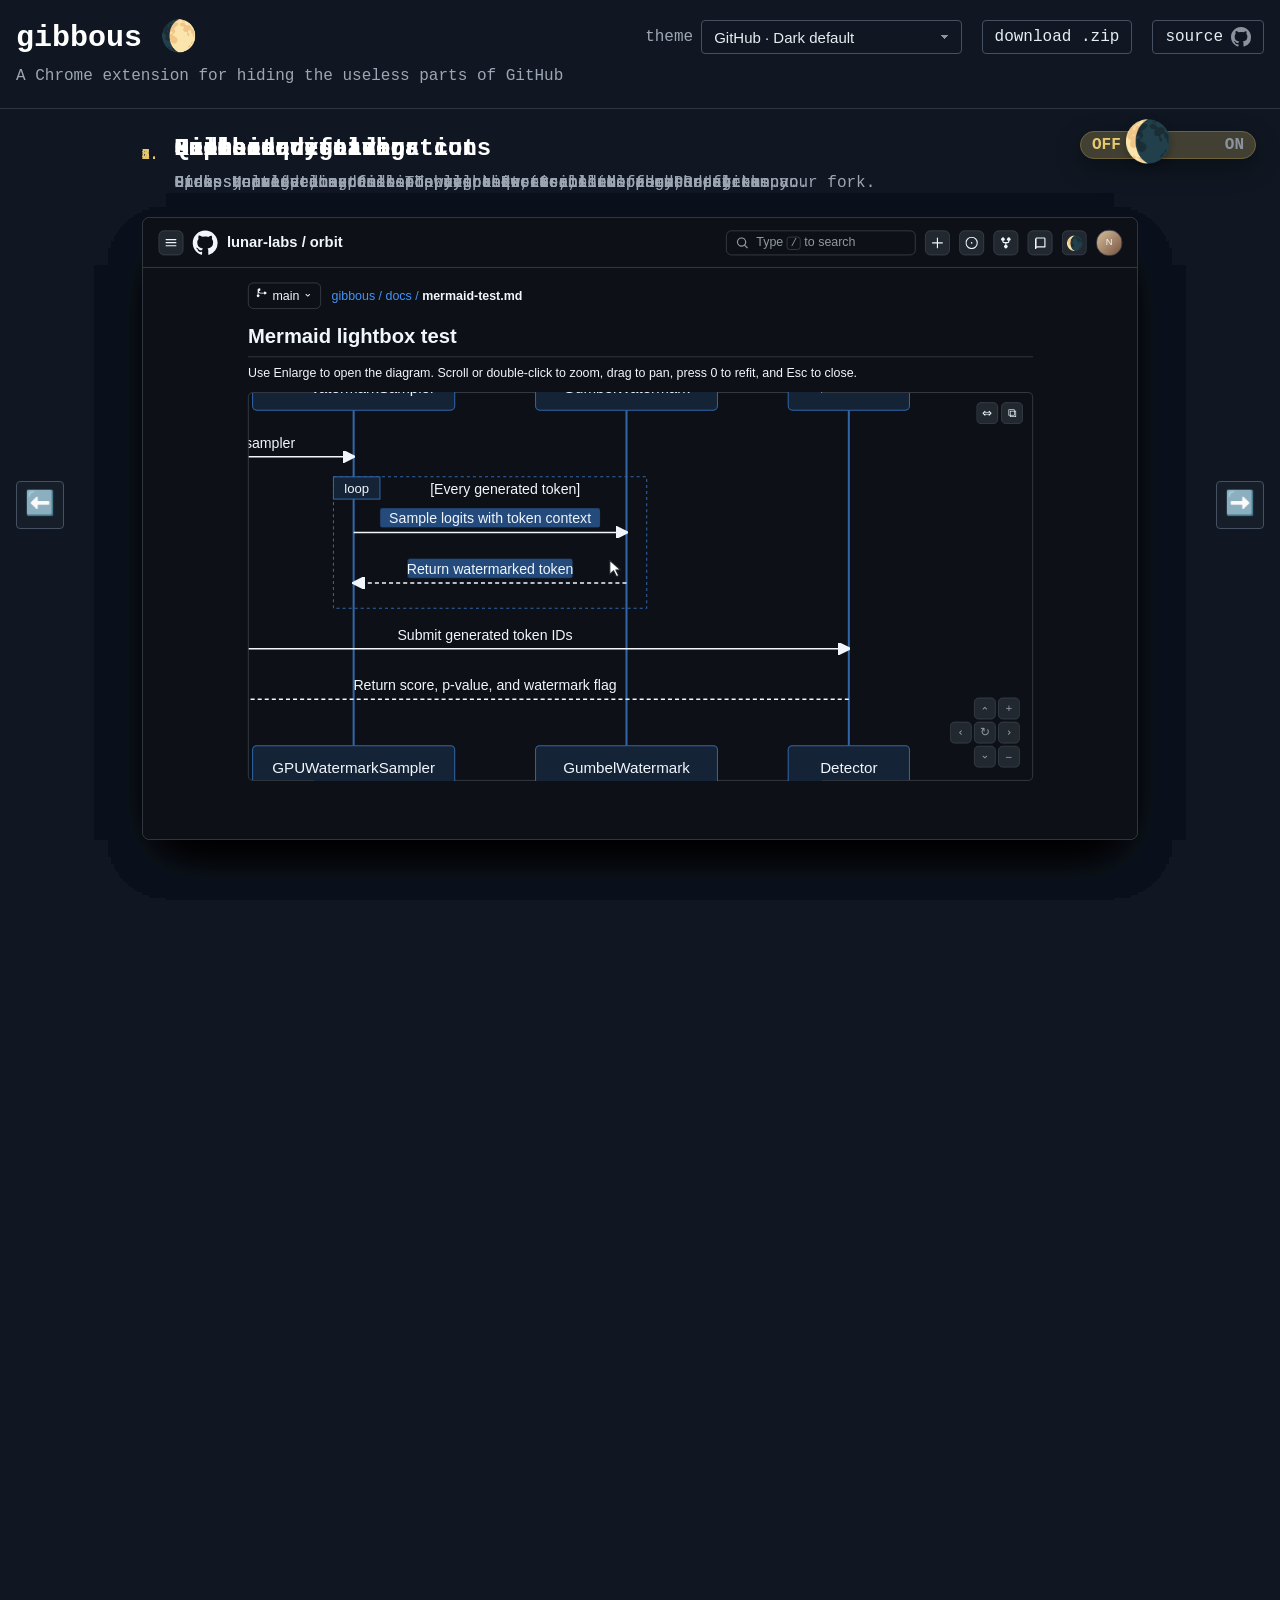
==== commit df292ae7: "Revise title and description in index.html Updated the title and meta description for better clarity" ====
--- a/docs/index.html
+++ b/docs/index.html
@@ -5,7 +5,7 @@
   <meta name="viewport" content="width=device-width, initial-scale=1">
   <meta name="color-scheme" content="dark">
   <meta name="description" content="Gibbous removes GitHub clutter and adds focused repository controls.">
-  <meta property="og:title" content="Gibbous — GitHub, minus the clutter">
+  <meta property="og:title" content="Gibbous: GitHub with less bs">
   <meta property="og:description" content="A before-and-after gallery of a leaner GitHub.">
   <meta property="og:image" content="https://netanel-haber.github.io/gibbous/dashboard-after.webp?v=20261001a">
   <meta property="og:url" content="https://netanel-haber.github.io/gibbous/">
@@ -22,13 +22,13 @@
     .gallery-navigation, .comparison-toggle, .theme-picker { display: none !important; }
   </style></noscript>
   <script src="site.js?v=20261001a" defer></script>
-  <title>Gibbous — GitHub, minus the clutter</title>
+  <title>Gibbous: GitHub with less bs</title>
 </head>
 <body>
   <header class="site-header">
     <div class="site-title">
       <h1>gibbous <span aria-hidden="true">🌔</span></h1>
-      <p>A Chrome extension for hiding the useless parts of GitHub UI.</p>
+      <p>A Chrome extension for hiding the useless parts of GitHub</p>
     </div>
     <nav class="site-links" aria-label="Project links">
       <label class="theme-picker">
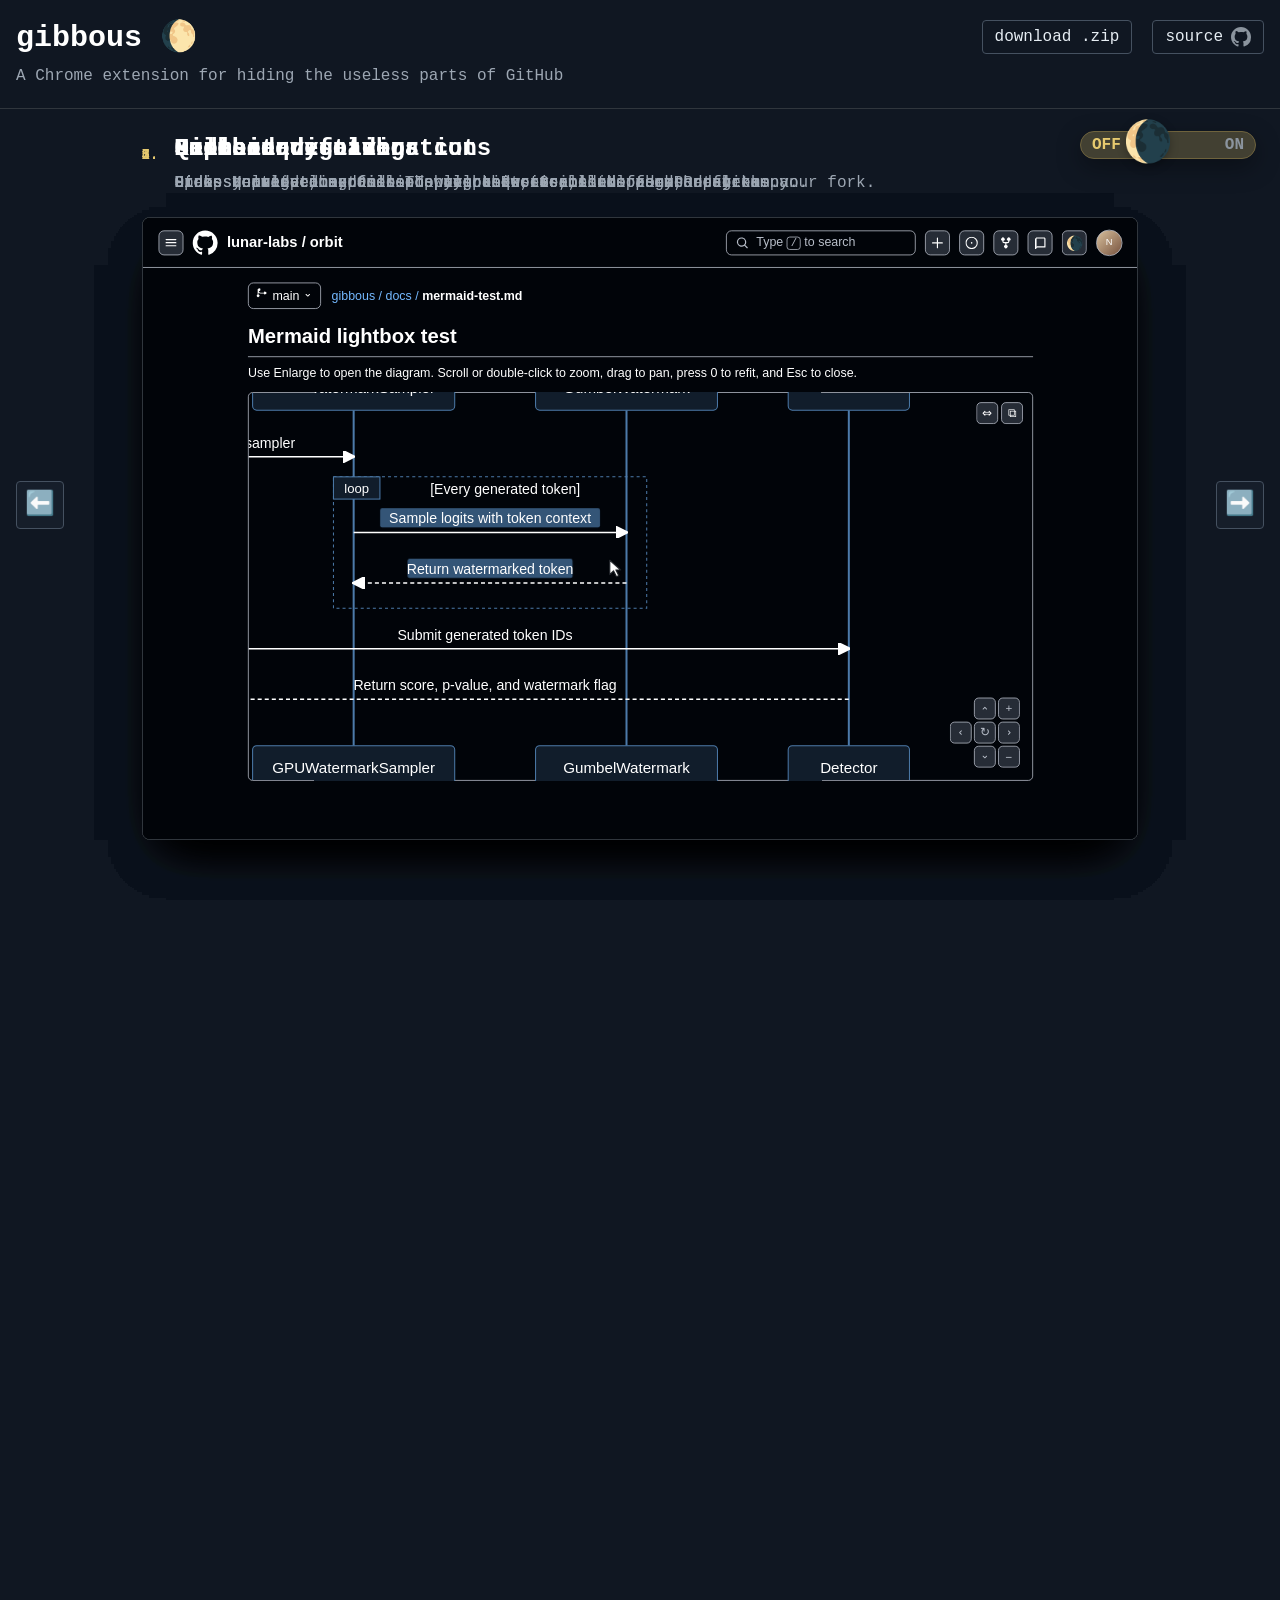
==== commit 3d1621f8: "No themes on the site, and no content script there The site shows GitHub's dark high contrast theme " ====
--- a/docs/index.html
+++ b/docs/index.html
@@ -19,7 +19,7 @@
     .gallery-scroll, .gallery-sticky, .gallery-viewport, .gallery-track { height: auto !important; overflow: visible !important; position: static !important; }
     .gallery-sticky { display: block !important; }
     .feature-panel { position: relative !important; visibility: visible !important; }
-    .gallery-navigation, .comparison-toggle, .theme-picker { display: none !important; }
+    .gallery-navigation, .comparison-toggle { display: none !important; }
   </style></noscript>
   <script src="site.js?v=20261001a" defer></script>
   <title>Gibbous: GitHub with less bs</title>
@@ -31,26 +31,6 @@
       <p>A Chrome extension for hiding the useless parts of GitHub</p>
     </div>
     <nav class="site-links" aria-label="Project links">
-      <label class="theme-picker">
-        <span>theme</span>
-        <select id="theme-select" aria-label="GitHub theme for the examples">
-          <option value="github">GitHub · Dark default</option>
-          <optgroup label="Light">
-            <option value="light">Light default</option>
-            <option value="light-high-contrast">Light · high contrast</option>
-            <option value="light-colorblind">Light colorblind</option>
-            <option value="light-colorblind-high-contrast">Light colorblind · high contrast</option>
-          </optgroup>
-          <optgroup label="Dark">
-            <option value="dark">Dark default</option>
-            <option value="dark-high-contrast">Dark · high contrast</option>
-            <option value="dark-colorblind">Dark colorblind</option>
-            <option value="dark-colorblind-high-contrast">Dark colorblind · high contrast</option>
-            <option value="dark-dimmed">Soft dark</option>
-            <option value="dark-dimmed-high-contrast">Soft dark · high contrast</option>
-          </optgroup>
-        </select>
-      </label>
       <a class="project-link" href="https://github.com/netanel-haber/gibbous/archive/refs/heads/main.zip">download .zip</a>
       <a class="project-link" href="https://github.com/netanel-haber/gibbous">
         <span>source</span>
@@ -77,7 +57,7 @@
                   </div>
                 </div>
                 <div class="comparison-card" data-asset="dashboard">
-                  <iframe class="demo-frame" data-src="demo.html?feature=dashboard&amp;state=before&amp;theme=dark&amp;v=20261001a" title="GitHub before Gibbous: Dashboard" tabindex="-1"></iframe>
+                  <iframe class="demo-frame" data-src="demo.html?feature=dashboard&amp;state=before&amp;v=20261001a" title="GitHub before Gibbous: Dashboard" tabindex="-1"></iframe>
                   <noscript><img src="dashboard-before.webp?v=20261001a" width="2560" height="1600" alt="GitHub before Gibbous: Dashboard"></noscript>
                 </div>
               </div>
@@ -93,7 +73,7 @@
                   </div>
                 </div>
                 <div class="comparison-card" data-asset="sidebar">
-                  <iframe class="demo-frame" data-src="demo.html?feature=sidebar&amp;state=before&amp;theme=dark&amp;v=20261001a" title="GitHub before Gibbous: Sidebar" tabindex="-1"></iframe>
+                  <iframe class="demo-frame" data-src="demo.html?feature=sidebar&amp;state=before&amp;v=20261001a" title="GitHub before Gibbous: Sidebar" tabindex="-1"></iframe>
                   <noscript><img src="sidebar-before.webp?v=20261001a" width="2560" height="1600" alt="GitHub before Gibbous: Sidebar"></noscript>
                 </div>
               </div>
@@ -109,7 +89,7 @@
                   </div>
                 </div>
                 <div class="comparison-card" data-asset="repository-navigation">
-                  <iframe class="demo-frame" data-src="demo.html?feature=repository-navigation&amp;state=before&amp;theme=dark&amp;v=20261001a" title="GitHub before Gibbous: Repository navigation" tabindex="-1"></iframe>
+                  <iframe class="demo-frame" data-src="demo.html?feature=repository-navigation&amp;state=before&amp;v=20261001a" title="GitHub before Gibbous: Repository navigation" tabindex="-1"></iframe>
                   <noscript><img src="repository-navigation-before.webp?v=20261001a" width="2560" height="1600" alt="GitHub before Gibbous: Repository navigation"></noscript>
                 </div>
               </div>
@@ -125,7 +105,7 @@
                   </div>
                 </div>
                 <div class="comparison-card" data-asset="pull-request-shortcuts">
-                  <iframe class="demo-frame" data-src="demo.html?feature=pull-request-shortcuts&amp;state=before&amp;theme=dark&amp;v=20261001a" title="GitHub before Gibbous: Pull request shortcuts" tabindex="-1"></iframe>
+                  <iframe class="demo-frame" data-src="demo.html?feature=pull-request-shortcuts&amp;state=before&amp;v=20261001a" title="GitHub before Gibbous: Pull request shortcuts" tabindex="-1"></iframe>
                   <noscript><img src="pull-request-shortcuts-before.webp?v=20261001a" width="2560" height="1600" alt="GitHub before Gibbous: Pull request shortcuts"></noscript>
                 </div>
               </div>
@@ -141,7 +121,7 @@
                   </div>
                 </div>
                 <div class="comparison-card" data-asset="hidden-files">
-                  <iframe class="demo-frame" data-src="demo.html?feature=hidden-files&amp;state=before&amp;theme=dark&amp;v=20261001a" title="GitHub before Gibbous: Files and folders" tabindex="-1"></iframe>
+                  <iframe class="demo-frame" data-src="demo.html?feature=hidden-files&amp;state=before&amp;v=20261001a" title="GitHub before Gibbous: Files and folders" tabindex="-1"></iframe>
                   <noscript><img src="hidden-files-before.webp?v=20261001a" width="2560" height="1600" alt="GitHub before Gibbous: Files and folders"></noscript>
                 </div>
               </div>
@@ -157,7 +137,7 @@
                   </div>
                 </div>
                 <div class="comparison-card" data-asset="quote-navigation">
-                  <iframe class="demo-frame" data-src="demo.html?feature=quote-navigation&amp;state=before&amp;theme=dark&amp;v=20261001a" title="GitHub before Gibbous: Quote navigation" tabindex="-1"></iframe>
+                  <iframe class="demo-frame" data-src="demo.html?feature=quote-navigation&amp;state=before&amp;v=20261001a" title="GitHub before Gibbous: Quote navigation" tabindex="-1"></iframe>
                   <noscript><img src="quote-navigation-before.webp?v=20261001a" width="2560" height="1600" alt="GitHub before Gibbous: Quote navigation"></noscript>
                 </div>
               </div>
@@ -173,7 +153,7 @@
                   </div>
                 </div>
                 <div class="comparison-card" data-asset="mermaid">
-                  <iframe class="demo-frame" data-src="demo.html?feature=mermaid&amp;state=before&amp;theme=dark&amp;v=20261001a" title="GitHub before Gibbous: Mermaid" tabindex="-1"></iframe>
+                  <iframe class="demo-frame" data-src="demo.html?feature=mermaid&amp;state=before&amp;v=20261001a" title="GitHub before Gibbous: Mermaid" tabindex="-1"></iframe>
                   <noscript><img src="mermaid-before.webp?v=20261001a" width="2560" height="1600" alt="GitHub before Gibbous: Mermaid"></noscript>
                 </div>
               </div>
--- a/docs/site.css
+++ b/docs/site.css
@@ -110,8 +110,7 @@
   gap: 1.25rem;
 }
 
-.project-link,
-.theme-picker select {
+.project-link {
   align-items: center;
   background: transparent;
   border: 1px solid var(--border-strong);
@@ -126,8 +125,7 @@
   transition: border-color .16s ease, background-color .16s ease;
 }
 
-.project-link:hover,
-.theme-picker select:hover {
+.project-link:hover {
   background: var(--bg-raised);
   border-color: var(--fg-faint);
 }
@@ -136,34 +134,6 @@
   color: var(--fg-faint);
   height: 1.25rem;
   width: 1.25rem;
-}
-
-.theme-picker {
-  align-items: center;
-  color: var(--fg-muted);
-  display: inline-flex;
-  gap: .5rem;
-}
-
-.theme-picker select {
-  appearance: none;
-  background-image: linear-gradient(45deg, transparent 50%, var(--fg-faint) 50%), linear-gradient(135deg, var(--fg-faint) 50%, transparent 50%);
-  background-position: calc(100% - .95rem) 50%, calc(100% - .7rem) 50%;
-  background-repeat: no-repeat;
-  background-size: .25rem .25rem;
-  cursor: pointer;
-  font-size: .9375rem;
-  max-width: 17rem;
-  overflow: hidden;
-  padding-right: 1.9rem;
-  text-overflow: ellipsis;
-  white-space: nowrap;
-}
-
-.theme-picker option,
-.theme-picker optgroup {
-  background: var(--bg-raised);
-  color: var(--fg);
 }
 
 /* Gallery */
@@ -473,7 +443,5 @@
 
 @media (max-width: 639px) {
   .site-links { width: 100%; }
-  .theme-picker { flex: 1 1 100%; }
-  .theme-picker select { flex: 1; max-width: none; }
   .comparison-toggle { right: 1rem; top: calc(var(--site-header-height) + .5rem); }
 }
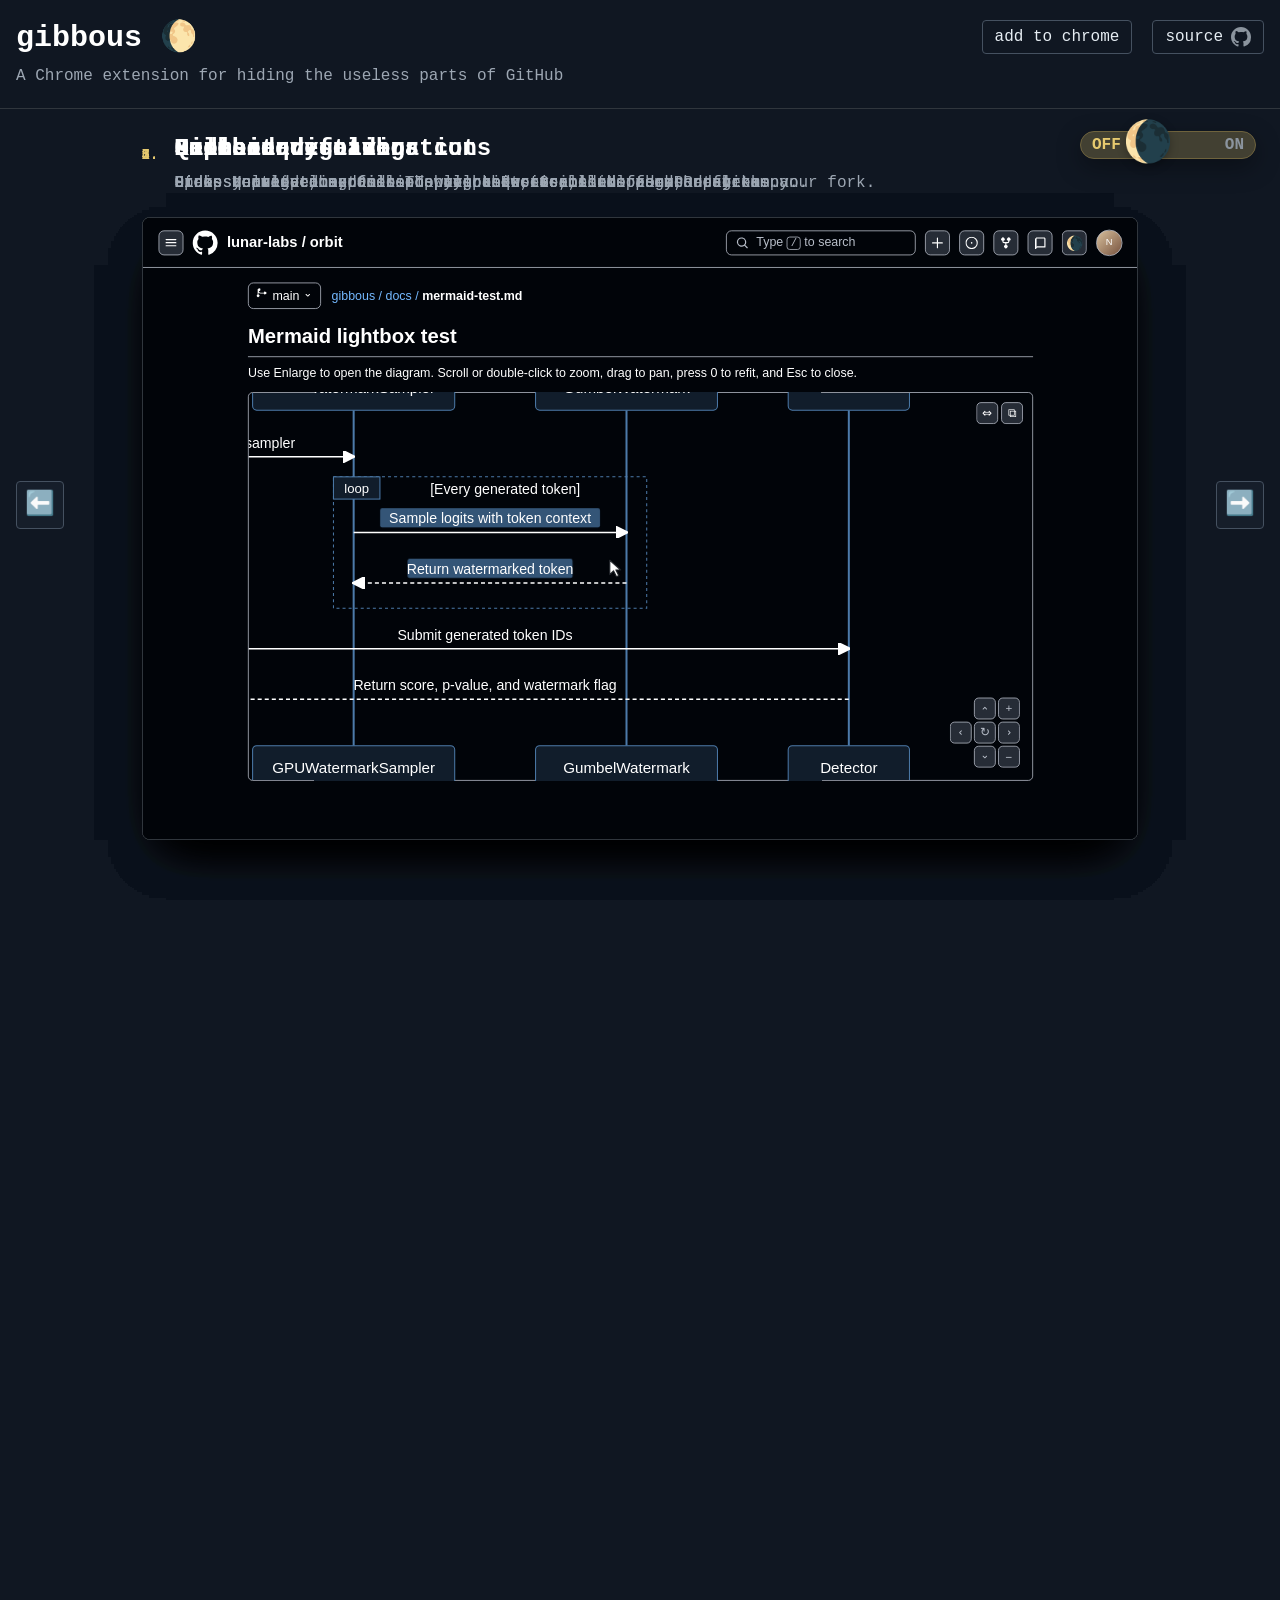
==== commit e28b0c3a: "Install from the Chrome Web Store Co-Authored-By: Claude Opus 5.5 <noreply@anthropic.com>" ====
--- a/docs/index.html
+++ b/docs/index.html
@@ -31,7 +31,7 @@
       <p>A Chrome extension for hiding the useless parts of GitHub</p>
     </div>
     <nav class="site-links" aria-label="Project links">
-      <a class="project-link" href="https://github.com/netanel-haber/gibbous/archive/refs/heads/main.zip">download .zip</a>
+      <a class="project-link" href="https://chromewebstore.google.com/detail/gibbous/lnphgkabifjbccgmlllieihejkmplffe">add to chrome</a>
       <a class="project-link" href="https://github.com/netanel-haber/gibbous">
         <span>source</span>
         <svg viewBox="0 0 16 16" fill="currentColor" aria-hidden="true">
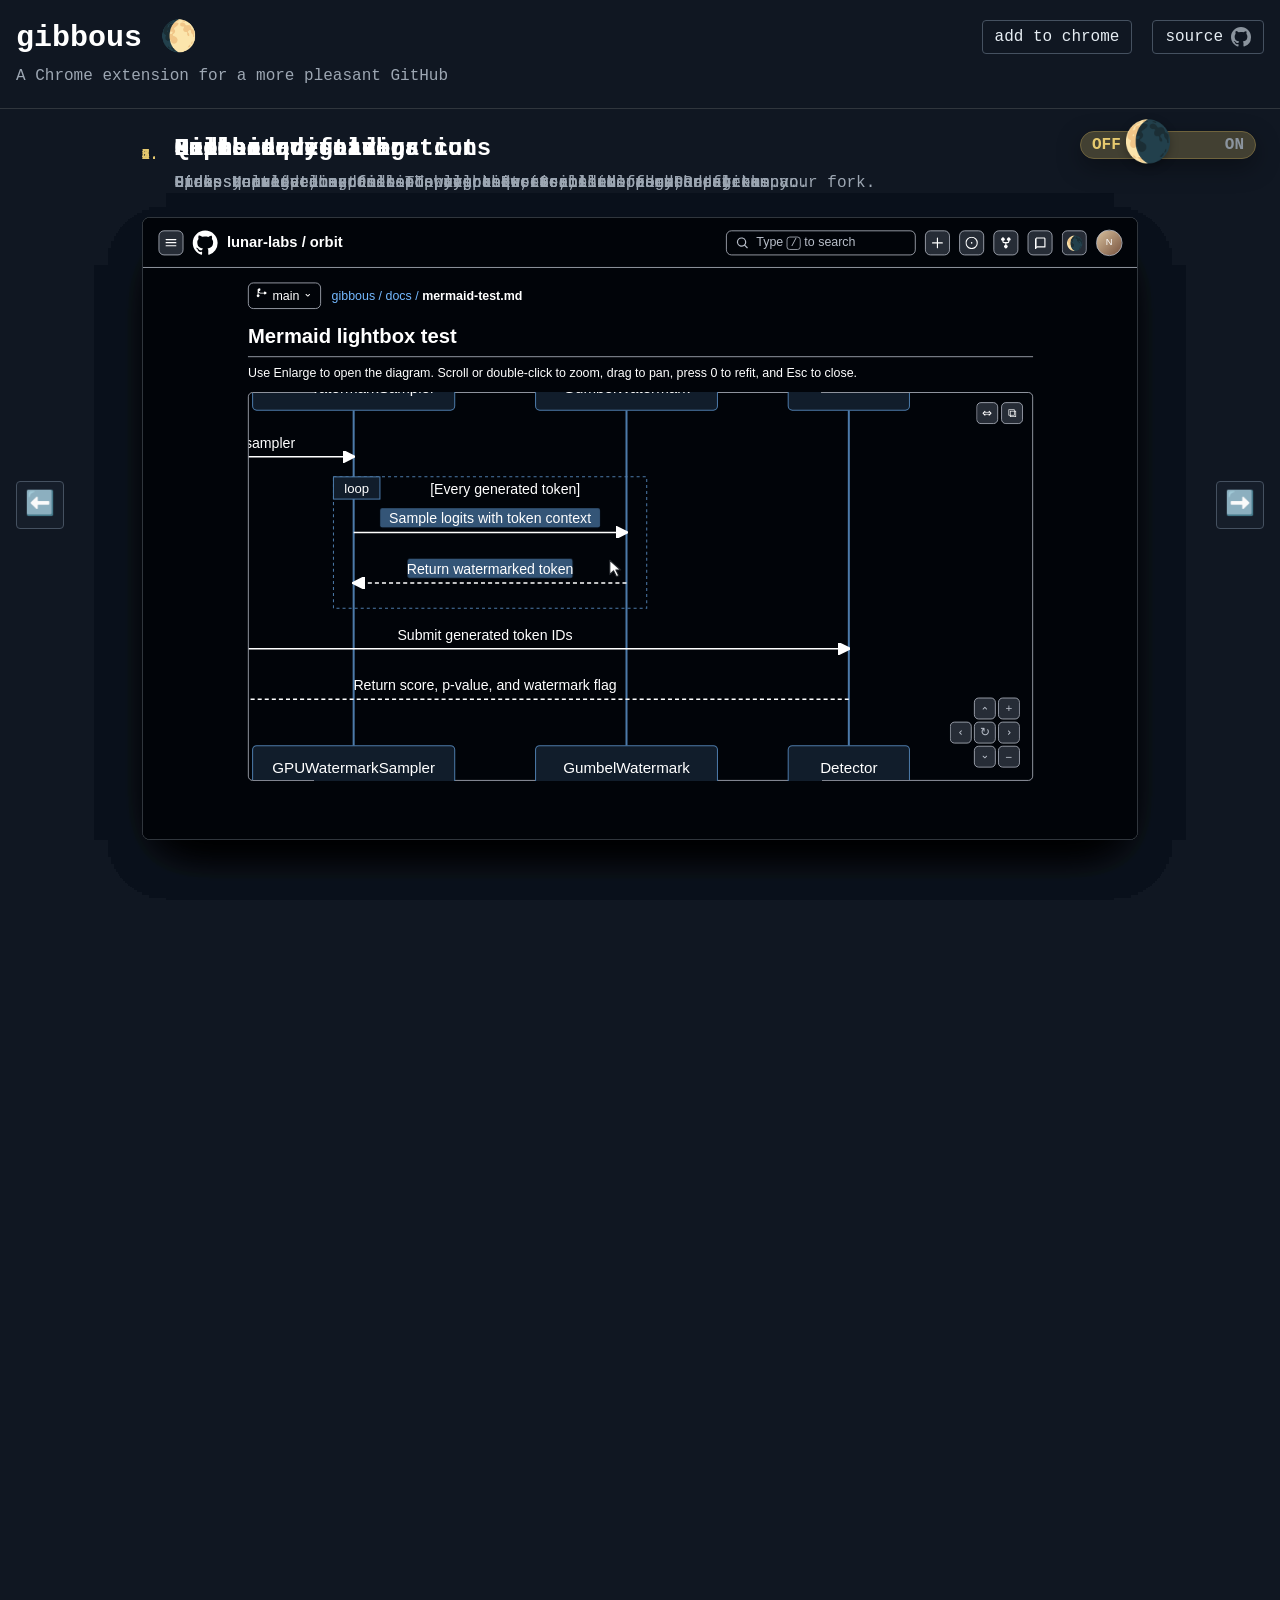
==== commit 01d3e2b6: "Update meta tags and title for improved branding" ====
--- a/docs/index.html
+++ b/docs/index.html
@@ -5,8 +5,8 @@
   <meta name="viewport" content="width=device-width, initial-scale=1">
   <meta name="color-scheme" content="dark">
   <meta name="description" content="Gibbous removes GitHub clutter and adds focused repository controls.">
-  <meta property="og:title" content="Gibbous: GitHub with less bs">
-  <meta property="og:description" content="A before-and-after gallery of a leaner GitHub.">
+  <meta property="og:title" content="Gibbous: Pleasant GitHub">
+  <meta property="og:description" content="A before-and-after gallery of a more pleasant GitHub">
   <meta property="og:image" content="https://netanel-haber.github.io/gibbous/dashboard-after.webp?v=20261001a">
   <meta property="og:url" content="https://netanel-haber.github.io/gibbous/">
   <meta property="og:type" content="website">
@@ -22,13 +22,13 @@
     .gallery-navigation, .comparison-toggle { display: none !important; }
   </style></noscript>
   <script src="site.js?v=20261001a" defer></script>
-  <title>Gibbous: GitHub with less bs</title>
+  <title>Gibbous: Pleasant GitHub</title>
 </head>
 <body>
   <header class="site-header">
     <div class="site-title">
       <h1>gibbous <span aria-hidden="true">🌔</span></h1>
-      <p>A Chrome extension for hiding the useless parts of GitHub</p>
+      <p>A Chrome extension for a more pleasant GitHub</p>
     </div>
     <nav class="site-links" aria-label="Project links">
       <a class="project-link" href="https://chromewebstore.google.com/detail/gibbous/lnphgkabifjbccgmlllieihejkmplffe">add to chrome</a>
